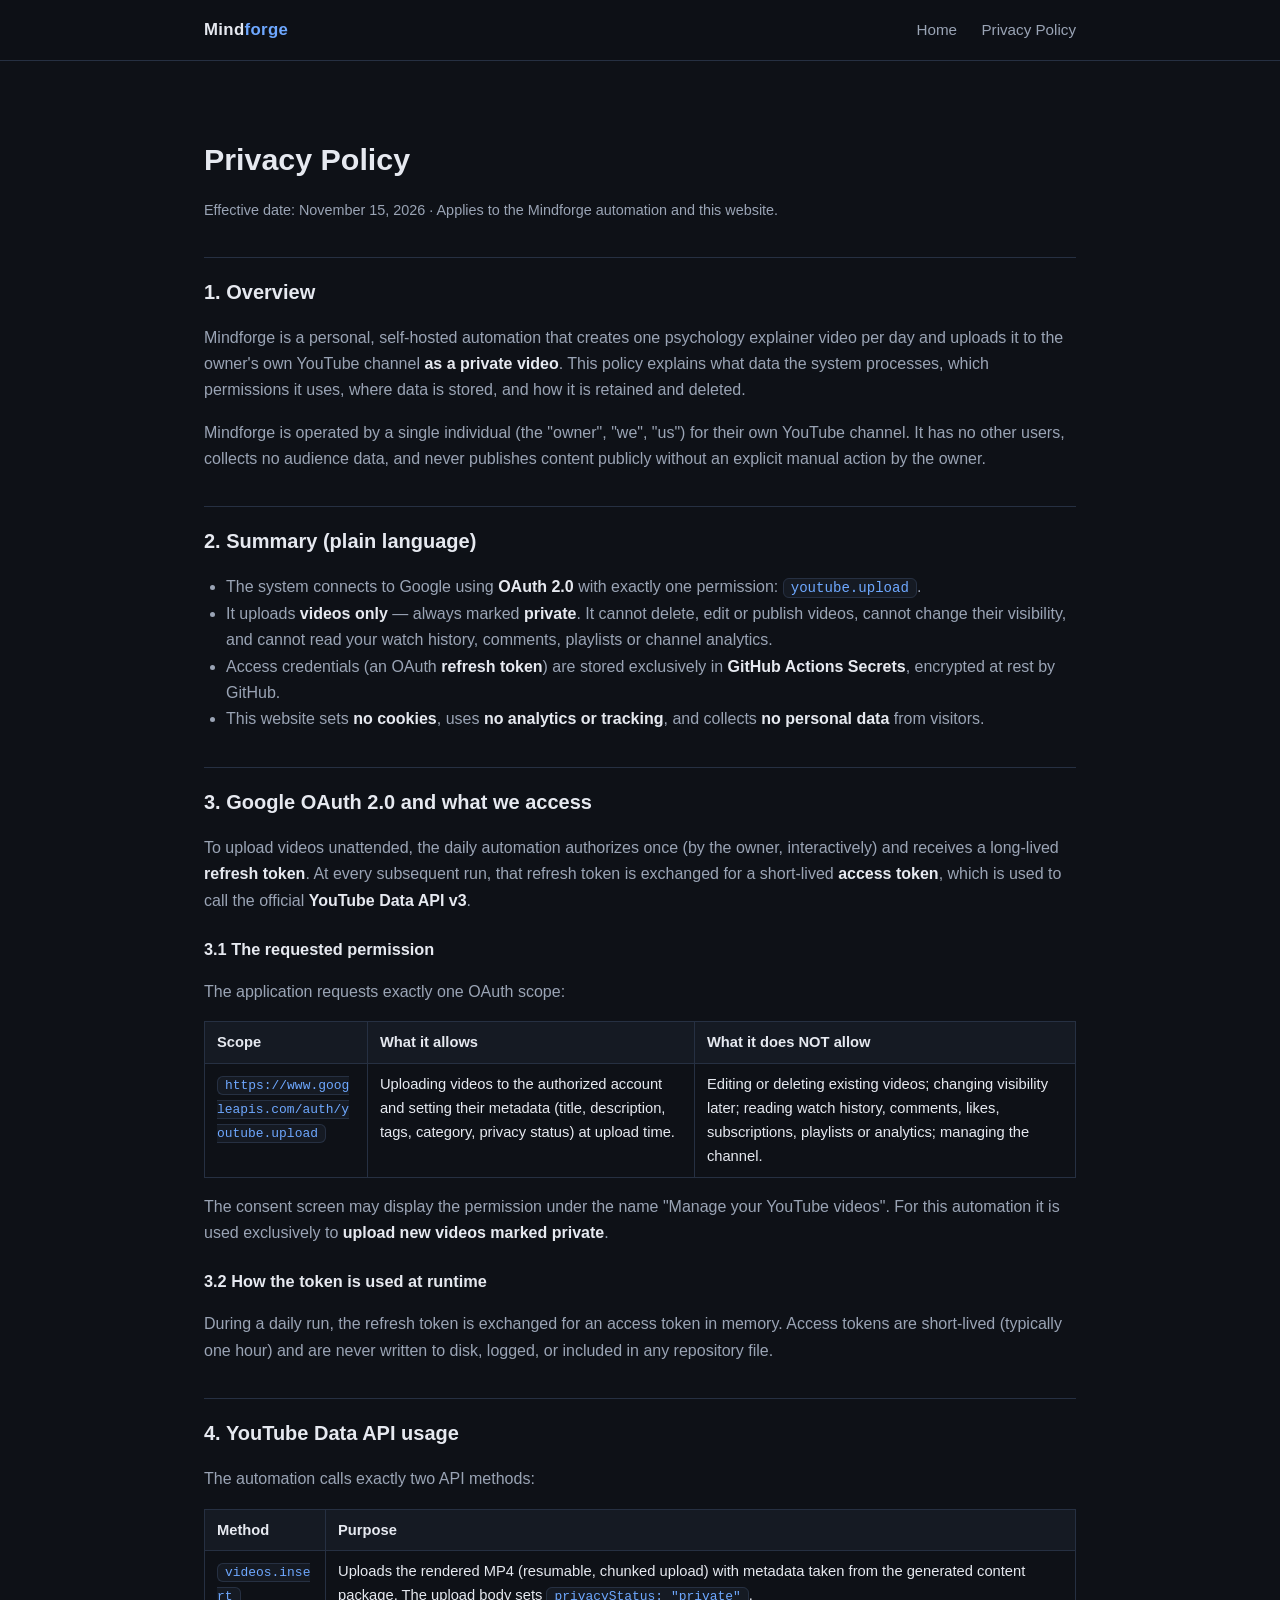
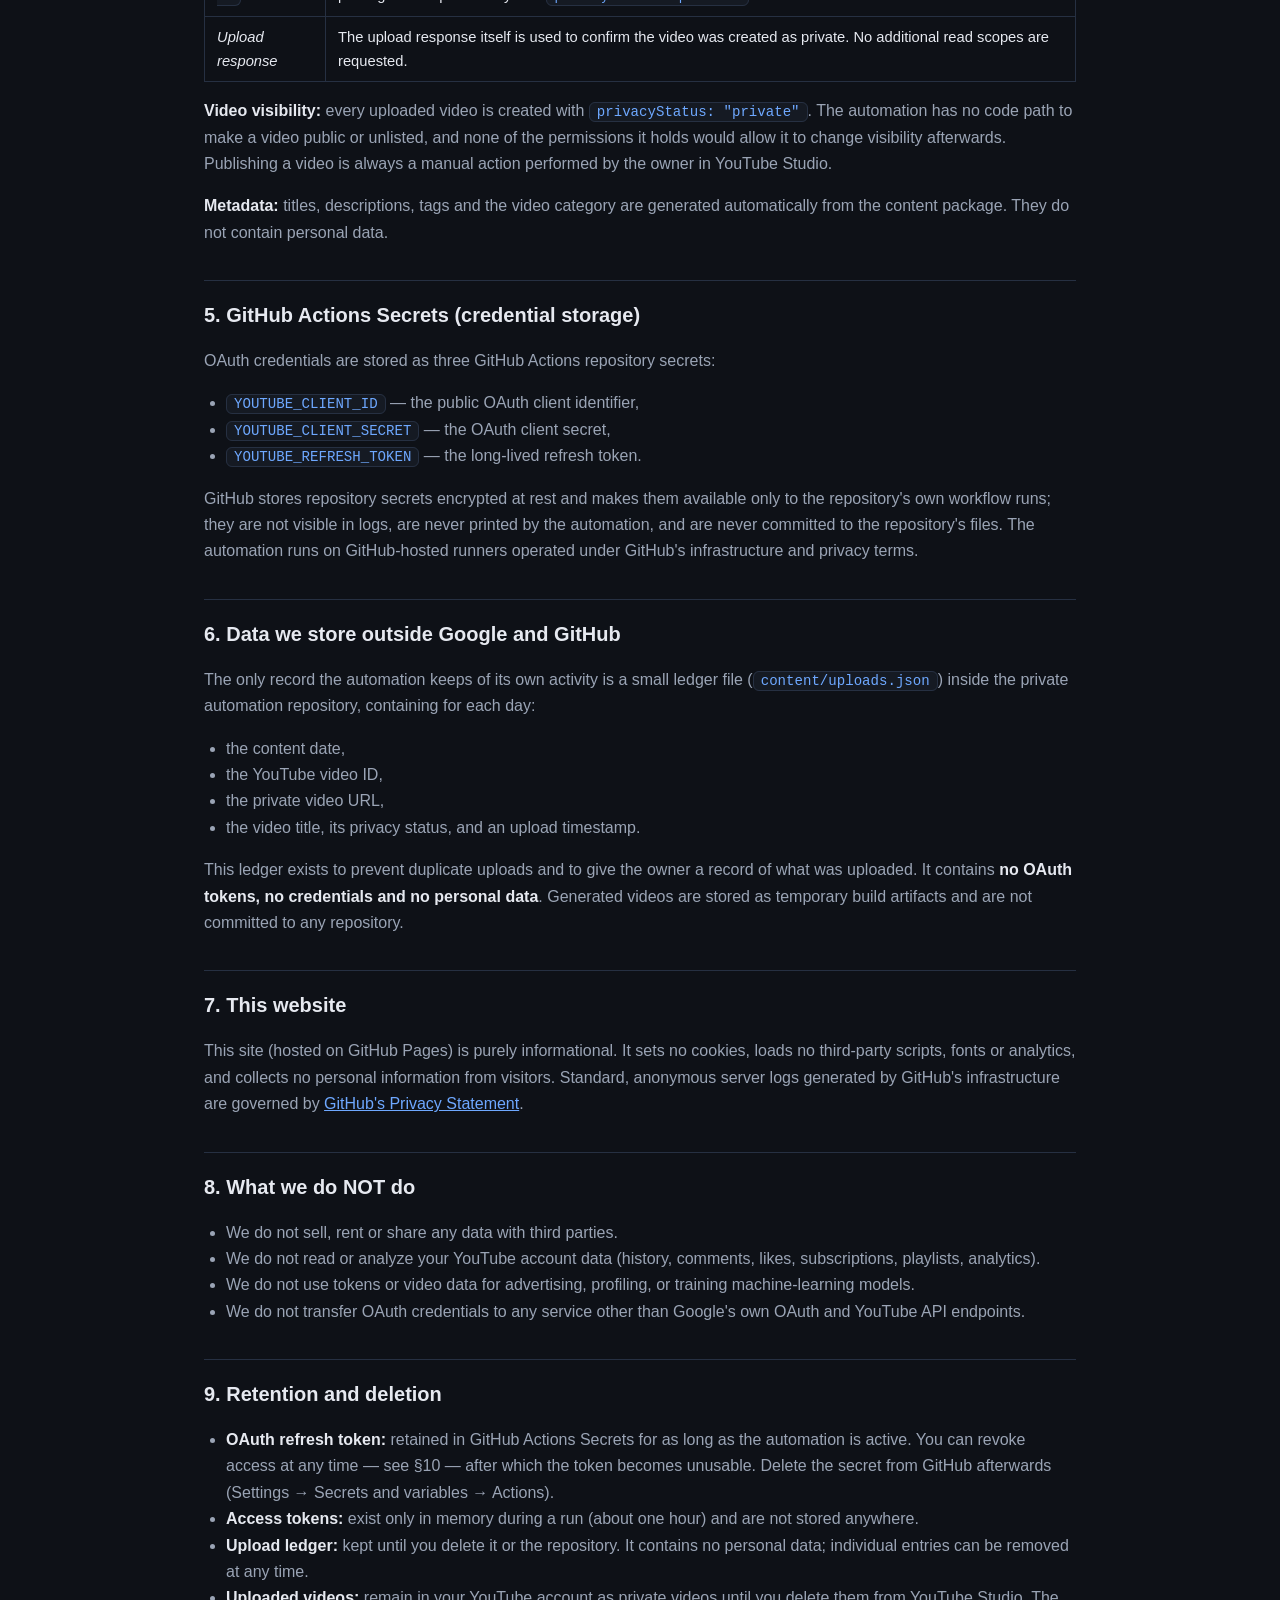
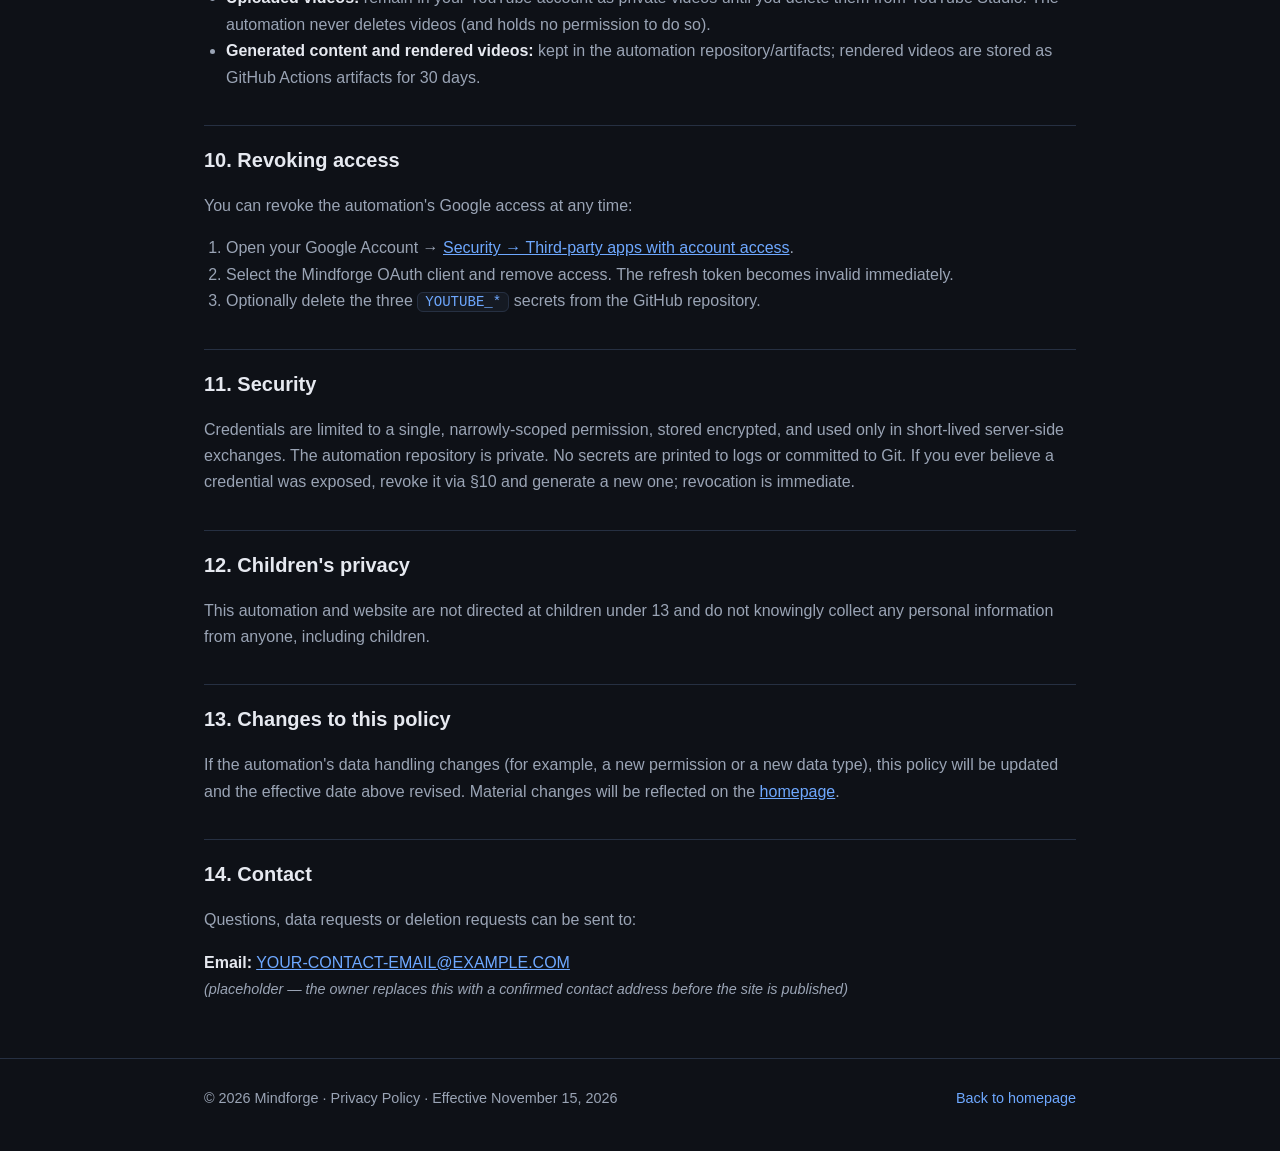
==== privacy.html @ 66a09aa5 "Mindforge public site: homepage + privacy policy for GitHub Pages" ====
<!DOCTYPE html>
<html lang="en">
<head>
  <meta charset="utf-8">
  <meta name="viewport" content="width=device-width, initial-scale=1">
  <title>Privacy Policy — Mindforge</title>
  <meta name="description" content="How the Mindforge automation uses Google OAuth, the YouTube Data API (youtube.upload scope), GitHub Actions Secrets, and how data is stored, retained and deleted.">
  <link rel="stylesheet" href="style.css">
</head>
<body>

<header class="site-header">
  <div class="wrap">
    <a class="brand" href="index.html">Mind<span>forge</span></a>
    <nav>
      <a href="index.html">Home</a>
      <a href="privacy.html">Privacy Policy</a>
    </nav>
  </div>
</header>

<main>
<section class="policy">
  <div class="wrap">
    <h1>Privacy Policy</h1>
    <p class="updated">Effective date: November 15, 2026 · Applies to the Mindforge automation and this website.</p>

    <h2>1. Overview</h2>
    <p>
      Mindforge is a personal, self-hosted automation that creates one
      psychology explainer video per day and uploads it to the owner's own
      YouTube channel <strong>as a private video</strong>. This policy explains
      what data the system processes, which permissions it uses, where data is
      stored, and how it is retained and deleted.
    </p>
    <p>
      Mindforge is operated by a single individual (the "owner", "we", "us")
      for their own YouTube channel. It has no other users, collects no
      audience data, and never publishes content publicly without an explicit
      manual action by the owner.
    </p>

    <h2>2. Summary (plain language)</h2>
    <ul>
      <li>The system connects to Google using <strong>OAuth 2.0</strong> with exactly one permission: <span class="code">youtube.upload</span>.</li>
      <li>It uploads <strong>videos only</strong> — always marked <strong>private</strong>. It cannot delete, edit or publish videos, cannot change their visibility, and cannot read your watch history, comments, playlists or channel analytics.</li>
      <li>Access credentials (an OAuth <strong>refresh token</strong>) are stored exclusively in <strong>GitHub Actions Secrets</strong>, encrypted at rest by GitHub.</li>
      <li>This website sets <strong>no cookies</strong>, uses <strong>no analytics or tracking</strong>, and collects <strong>no personal data</strong> from visitors.</li>
    </ul>

    <h2>3. Google OAuth 2.0 and what we access</h2>
    <p>
      To upload videos unattended, the daily automation authorizes once (by the
      owner, interactively) and receives a long-lived <strong>refresh
      token</strong>. At every subsequent run, that refresh token is exchanged
      for a short-lived <strong>access token</strong>, which is used to call the
      official <strong>YouTube Data API v3</strong>.
    </p>
    <h3>3.1 The requested permission</h3>
    <p>
      The application requests exactly one OAuth scope:
    </p>
    <table>
      <tr><th>Scope</th><th>What it allows</th><th>What it does NOT allow</th></tr>
      <tr>
        <td><span class="code">https://www.googleapis.com/auth/youtube.upload</span></td>
        <td>Uploading videos to the authorized account and setting their metadata (title, description, tags, category, privacy status) at upload time.</td>
        <td>Editing or deleting existing videos; changing visibility later; reading watch history, comments, likes, subscriptions, playlists or analytics; managing the channel.</td>
      </tr>
    </table>
    <p>
      The consent screen may display the permission under the name
      "Manage your YouTube videos". For this automation it is used exclusively
      to <strong>upload new videos marked private</strong>.
    </p>
    <h3>3.2 How the token is used at runtime</h3>
    <p>
      During a daily run, the refresh token is exchanged for an access token in
      memory. Access tokens are short-lived (typically one hour) and are never
      written to disk, logged, or included in any repository file.
    </p>

    <h2>4. YouTube Data API usage</h2>
    <p>The automation calls exactly two API methods:</p>
    <table>
      <tr><th>Method</th><th>Purpose</th></tr>
      <tr>
        <td><span class="code">videos.insert</span></td>
        <td>Uploads the rendered MP4 (resumable, chunked upload) with metadata taken from the generated content package. The upload body sets <span class="code">privacyStatus: "private"</span>.</td>
      </tr>
      <tr>
        <td><em>Upload response</em></td>
        <td>The upload response itself is used to confirm the video was created as private. No additional read scopes are requested.</td>
      </tr>
    </table>
    <p>
      <strong>Video visibility:</strong> every uploaded video is created with
      <span class="code">privacyStatus: "private"</span>. The automation has no
      code path to make a video public or unlisted, and none of the permissions
      it holds would allow it to change visibility afterwards. Publishing a
      video is always a manual action performed by the owner in YouTube Studio.
    </p>
    <p>
      <strong>Metadata:</strong> titles, descriptions, tags and the video
      category are generated automatically from the content package. They do
      not contain personal data.
    </p>

    <h2>5. GitHub Actions Secrets (credential storage)</h2>
    <p>
      OAuth credentials are stored as three GitHub Actions repository secrets:
    </p>
    <ul>
      <li><span class="code">YOUTUBE_CLIENT_ID</span> — the public OAuth client identifier,</li>
      <li><span class="code">YOUTUBE_CLIENT_SECRET</span> — the OAuth client secret,</li>
      <li><span class="code">YOUTUBE_REFRESH_TOKEN</span> — the long-lived refresh token.</li>
    </ul>
    <p>
      GitHub stores repository secrets encrypted at rest and makes them
      available only to the repository's own workflow runs; they are not
      visible in logs, are never printed by the automation, and are never
      committed to the repository's files. The automation runs on GitHub-hosted
      runners operated under GitHub's infrastructure and privacy terms.
    </p>

    <h2>6. Data we store outside Google and GitHub</h2>
    <p>
      The only record the automation keeps of its own activity is a small
      ledger file (<span class="code">content/uploads.json</span>) inside the
      private automation repository, containing for each day:
    </p>
    <ul>
      <li>the content date,</li>
      <li>the YouTube video ID,</li>
      <li>the private video URL,</li>
      <li>the video title, its privacy status, and an upload timestamp.</li>
    </ul>
    <p>
      This ledger exists to prevent duplicate uploads and to give the owner a
      record of what was uploaded. It contains <strong>no OAuth tokens, no
      credentials and no personal data</strong>. Generated videos are stored as
      temporary build artifacts and are not committed to any repository.
    </p>

    <h2>7. This website</h2>
    <p>
      This site (hosted on GitHub Pages) is purely informational. It sets no
      cookies, loads no third-party scripts, fonts or analytics, and collects
      no personal information from visitors. Standard, anonymous server logs
      generated by GitHub's infrastructure are governed by
      <a href="https://docs.github.com/en/site-policy/privacy-policies/github-privacy-statement" style="color: var(--accent);">GitHub's Privacy Statement</a>.
    </p>

    <h2>8. What we do NOT do</h2>
    <ul>
      <li>We do not sell, rent or share any data with third parties.</li>
      <li>We do not read or analyze your YouTube account data (history, comments, likes, subscriptions, playlists, analytics).</li>
      <li>We do not use tokens or video data for advertising, profiling, or training machine-learning models.</li>
      <li>We do not transfer OAuth credentials to any service other than Google's own OAuth and YouTube API endpoints.</li>
    </ul>

    <h2>9. Retention and deletion</h2>
    <ul>
      <li><strong>OAuth refresh token:</strong> retained in GitHub Actions Secrets for as long as the automation is active. You can revoke access at any time — see §10 — after which the token becomes unusable. Delete the secret from GitHub afterwards (Settings → Secrets and variables → Actions).</li>
      <li><strong>Access tokens:</strong> exist only in memory during a run (about one hour) and are not stored anywhere.</li>
      <li><strong>Upload ledger:</strong> kept until you delete it or the repository. It contains no personal data; individual entries can be removed at any time.</li>
      <li><strong>Uploaded videos:</strong> remain in your YouTube account as private videos until you delete them from YouTube Studio. The automation never deletes videos (and holds no permission to do so).</li>
      <li><strong>Generated content and rendered videos:</strong> kept in the automation repository/artifacts; rendered videos are stored as GitHub Actions artifacts for 30 days.</li>
    </ul>

    <h2>10. Revoking access</h2>
    <p>
      You can revoke the automation's Google access at any time:
    </p>
    <ol>
      <li>Open your Google Account → <a href="https://myaccount.google.com/permissions" style="color: var(--accent);">Security → Third-party apps with account access</a>.</li>
      <li>Select the Mindforge OAuth client and remove access. The refresh token becomes invalid immediately.</li>
      <li>Optionally delete the three <span class="code">YOUTUBE_*</span> secrets from the GitHub repository.</li>
    </ol>

    <h2>11. Security</h2>
    <p>
      Credentials are limited to a single, narrowly-scoped permission, stored
      encrypted, and used only in short-lived server-side exchanges. The
      automation repository is private. No secrets are printed to logs or
      committed to Git. If you ever believe a credential was exposed, revoke it
      via §10 and generate a new one; revocation is immediate.
    </p>

    <h2>12. Children's privacy</h2>
    <p>
      This automation and website are not directed at children under 13 and do
      not knowingly collect any personal information from anyone, including
      children.
    </p>

    <h2>13. Changes to this policy</h2>
    <p>
      If the automation's data handling changes (for example, a new permission
      or a new data type), this policy will be updated and the effective date
      above revised. Material changes will be reflected on the
      <a href="index.html" style="color: var(--accent);">homepage</a>.
    </p>

    <h2>14. Contact</h2>
    <p>
      Questions, data requests or deletion requests can be sent to:
    </p>
    <p>
      <strong>Email:</strong> <a href="mailto:YOUR-CONTACT-EMAIL@EXAMPLE.COM" style="color: var(--accent);">YOUR-CONTACT-EMAIL@EXAMPLE.COM</a>
      <br><em style="color: var(--muted); font-size: 0.9em;">(placeholder — the owner replaces this with a confirmed contact address before the site is published)</em>
    </p>
  </div>
</section>
</main>

<footer class="site-footer">
  <div class="wrap">
    <div>© 2026 Mindforge · Privacy Policy · Effective November 15, 2026</div>
    <div><a href="index.html">Back to homepage</a></div>
  </div>
</footer>

</body>
</html>
---- style.css ----
/* Mindforge site — single lightweight stylesheet, no external assets. */
:root {
  --bg: #0e1117;
  --bg-soft: #151a23;
  --card: #1a2130;
  --text: #e6e9f0;
  --muted: #9aa4b5;
  --accent: #6ea8ff;
  --accent-2: #9d8cff;
  --border: #263042;
  --ok: #4ade80;
}

* { box-sizing: border-box; }

html { scroll-behavior: smooth; }

body {
  margin: 0;
  font-family: -apple-system, BlinkMacSystemFont, "Segoe UI", Roboto, "Inter",
    "Helvetica Neue", Arial, sans-serif;
  background: var(--bg);
  color: var(--text);
  line-height: 1.65;
  -webkit-font-smoothing: antialiased;
}

.wrap { max-width: 920px; margin: 0 auto; padding: 0 24px; }

/* Header / nav */
.site-header {
  border-bottom: 1px solid var(--border);
  background: rgba(14, 17, 23, 0.92);
  position: sticky;
  top: 0;
  backdrop-filter: blur(8px);
  z-index: 10;
}
.site-header .wrap {
  display: flex;
  align-items: center;
  justify-content: space-between;
  min-height: 60px;
}
.brand {
  font-weight: 700;
  font-size: 1.05rem;
  color: var(--text);
  text-decoration: none;
  letter-spacing: 0.02em;
}
.brand span { color: var(--accent); }
nav a {
  color: var(--muted);
  text-decoration: none;
  margin-left: 20px;
  font-size: 0.95rem;
}
nav a:hover { color: var(--text); }

/* Hero */
.hero { padding: 72px 0 56px; text-align: center; }
.hero h1 {
  font-size: clamp(1.9rem, 4.5vw, 3rem);
  margin: 0 0 18px;
  line-height: 1.2;
}
.hero h1 em {
  font-style: normal;
  background: linear-gradient(90deg, var(--accent), var(--accent-2));
  -webkit-background-clip: text;
  background-clip: text;
  color: transparent;
}
.hero p.lead {
  color: var(--muted);
  font-size: 1.12rem;
  max-width: 640px;
  margin: 0 auto 30px;
}
.badge-row {
  display: flex;
  gap: 10px;
  justify-content: center;
  flex-wrap: wrap;
  margin-bottom: 8px;
}
.badge {
  font-size: 0.8rem;
  color: var(--muted);
  border: 1px solid var(--border);
  border-radius: 999px;
  padding: 4px 12px;
  background: var(--bg-soft);
}
.badge b { color: var(--ok); font-weight: 600; }

/* Buttons */
.btn {
  display: inline-block;
  padding: 10px 22px;
  border-radius: 10px;
  text-decoration: none;
  font-weight: 600;
  font-size: 0.95rem;
  border: 1px solid var(--border);
  transition: transform 0.12s ease, border-color 0.12s ease;
}
.btn:hover { transform: translateY(-1px); border-color: var(--accent); }
.btn-primary {
  background: linear-gradient(90deg, var(--accent), var(--accent-2));
  color: #0b0e14;
  border: none;
}

/* Sections */
section { padding: 48px 0; }
h2 { font-size: 1.55rem; margin: 0 0 10px; }
.section-sub { color: var(--muted); margin: 0 0 28px; }

.grid {
  display: grid;
  grid-template-columns: repeat(auto-fit, minmax(240px, 1fr));
  gap: 16px;
}
.card {
  background: var(--card);
  border: 1px solid var(--border);
  border-radius: 14px;
  padding: 22px;
}
.card h3 { margin: 0 0 8px; font-size: 1.05rem; }
.card .step {
  display: inline-block;
  font-size: 0.75rem;
  color: var(--accent);
  border: 1px solid var(--border);
  border-radius: 6px;
  padding: 1px 8px;
  margin-bottom: 10px;
}
.card p { color: var(--muted); font-size: 0.95rem; margin: 0; }

.points { margin: 0; padding-left: 20px; }
.points li { margin-bottom: 10px; color: var(--muted); }
.points li b { color: var(--text); }

.notice {
  background: var(--bg-soft);
  border: 1px solid var(--border);
  border-left: 3px solid var(--accent);
  border-radius: 10px;
  padding: 16px 20px;
  color: var(--muted);
  font-size: 0.95rem;
}

/* Footer */
.site-footer {
  border-top: 1px solid var(--border);
  padding: 28px 0 40px;
  color: var(--muted);
  font-size: 0.9rem;
}
.site-footer .wrap {
  display: flex;
  gap: 18px;
  flex-wrap: wrap;
  justify-content: space-between;
}
.site-footer a { color: var(--accent); text-decoration: none; }
.site-footer a:hover { text-decoration: underline; }

/* Policy page */
.policy { padding-bottom: 40px; }
.policy h1 { font-size: 1.9rem; margin-bottom: 6px; }
.policy .updated { color: var(--muted); font-size: 0.9rem; margin-bottom: 30px; }
.policy h2 {
  font-size: 1.25rem;
  margin-top: 34px;
  padding-top: 18px;
  border-top: 1px solid var(--border);
}
.policy h3 { font-size: 1.02rem; margin: 22px 0 6px; }
.policy p, .policy li { color: var(--muted); }
.policy strong { color: var(--text); }
.policy ul, .policy ol { padding-left: 22px; }
.policy table {
  width: 100%;
  border-collapse: collapse;
  margin: 14px 0;
  font-size: 0.92rem;
}
.policy th, .policy td {
  border: 1px solid var(--border);
  padding: 8px 12px;
  text-align: left;
  vertical-align: top;
}
.policy th { background: var(--bg-soft); color: var(--text); }
.code {
  font-family: ui-monospace, SFMono-Regular, Menlo, Consolas, monospace;
  font-size: 0.88em;
  background: var(--bg-soft);
  border: 1px solid var(--border);
  border-radius: 6px;
  padding: 1px 7px;
  color: var(--accent);
  word-break: break-all;
}
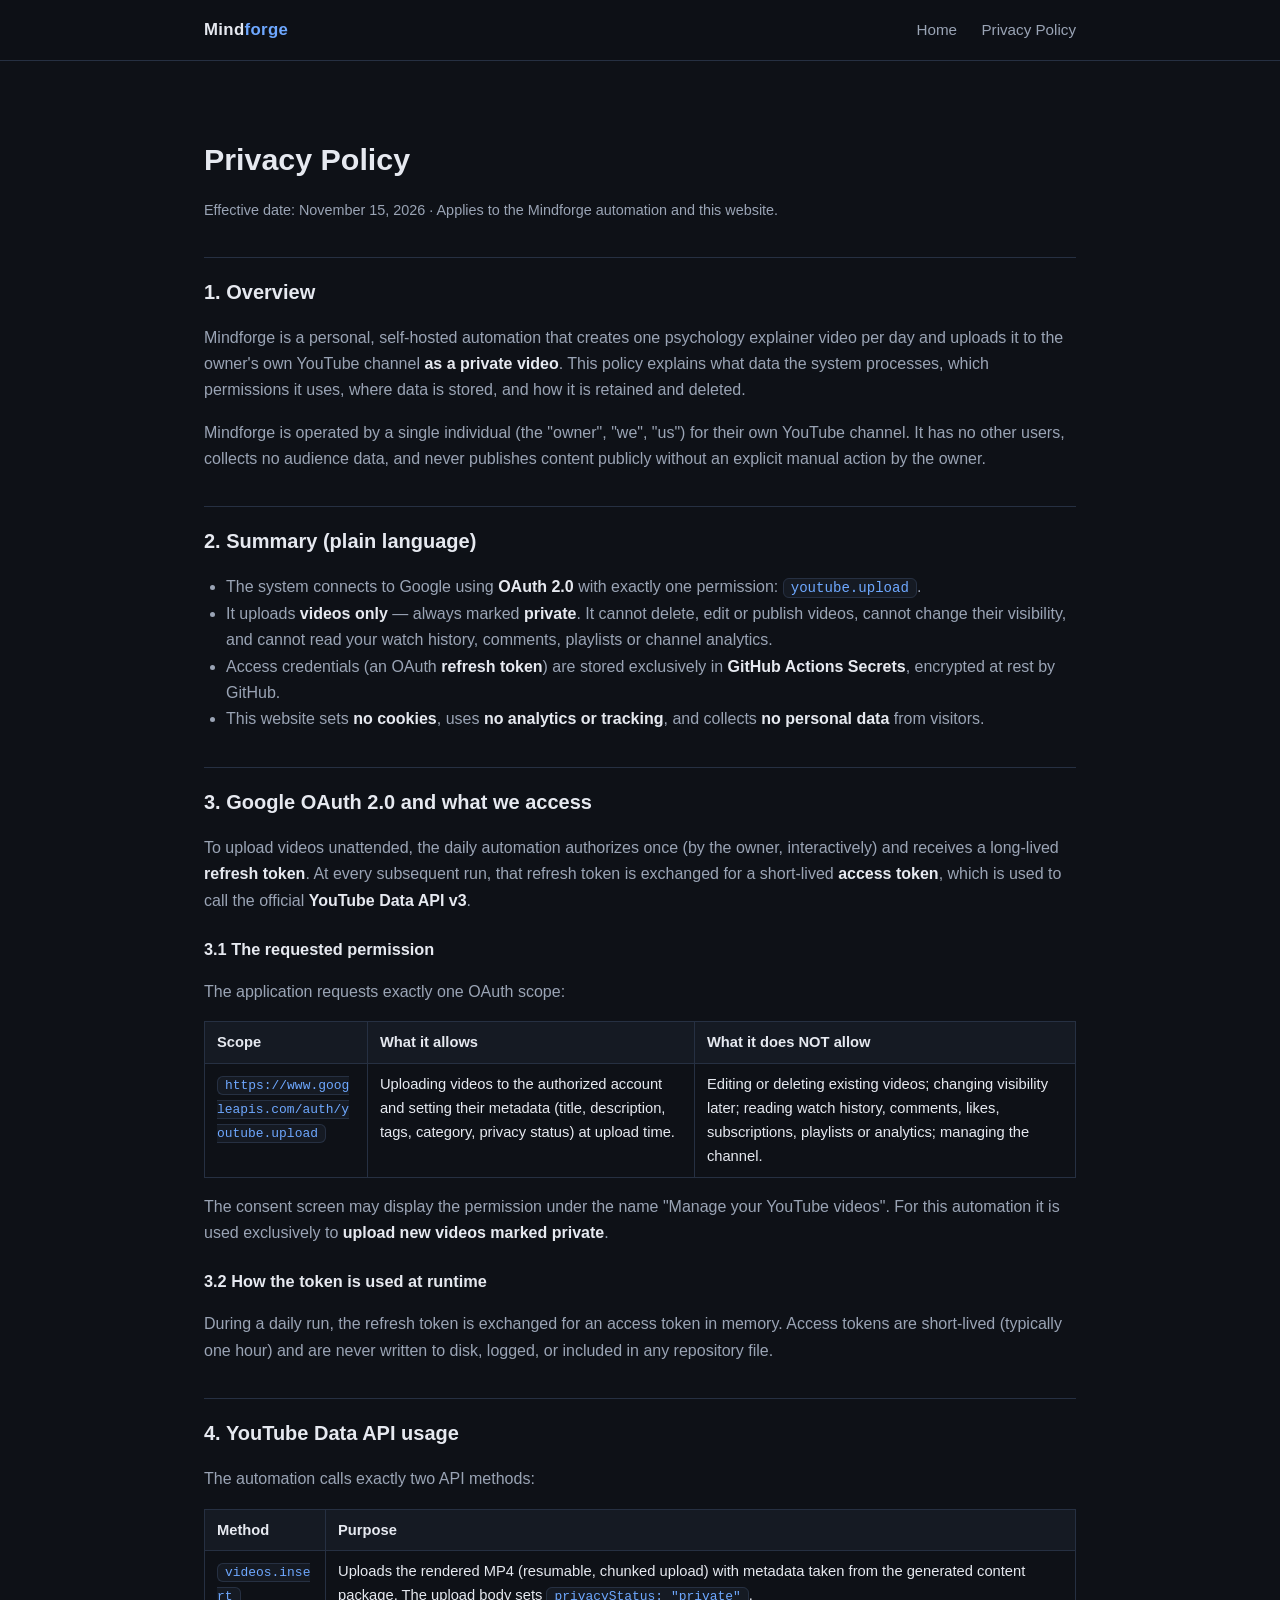
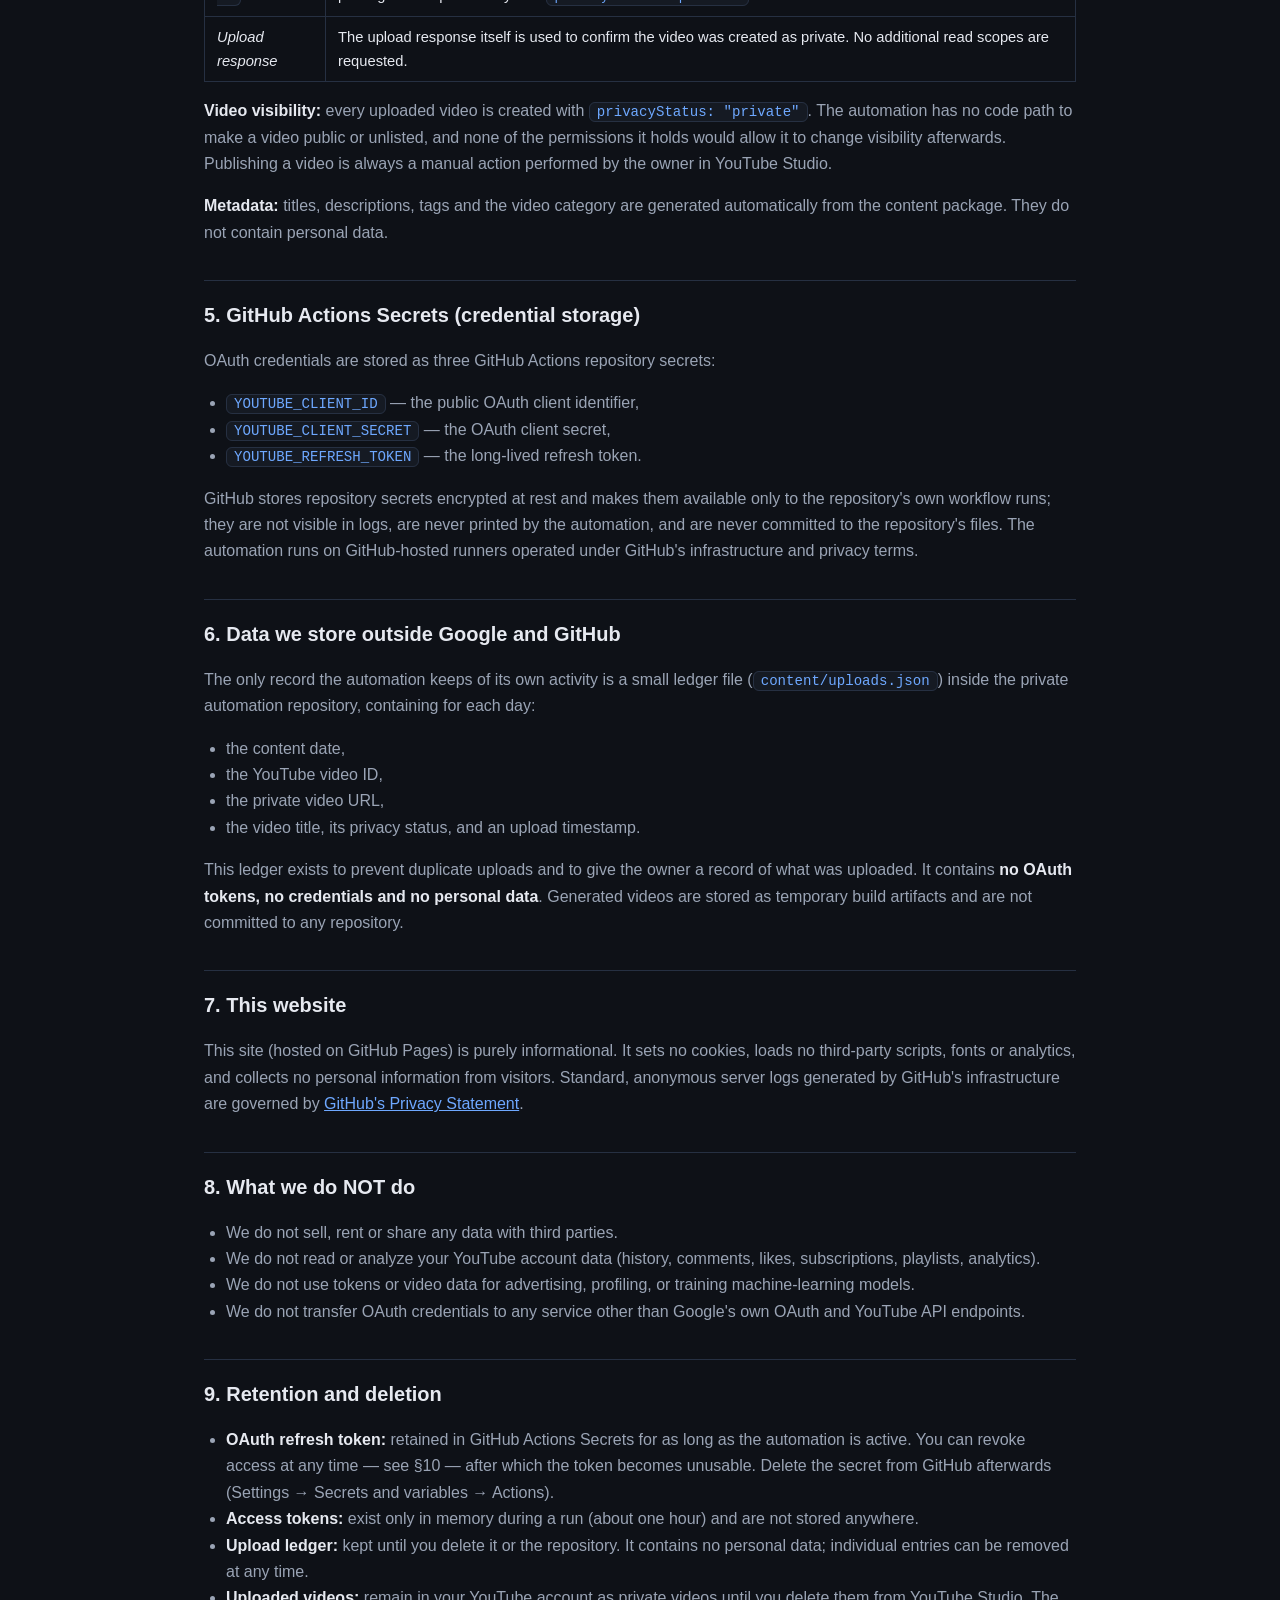
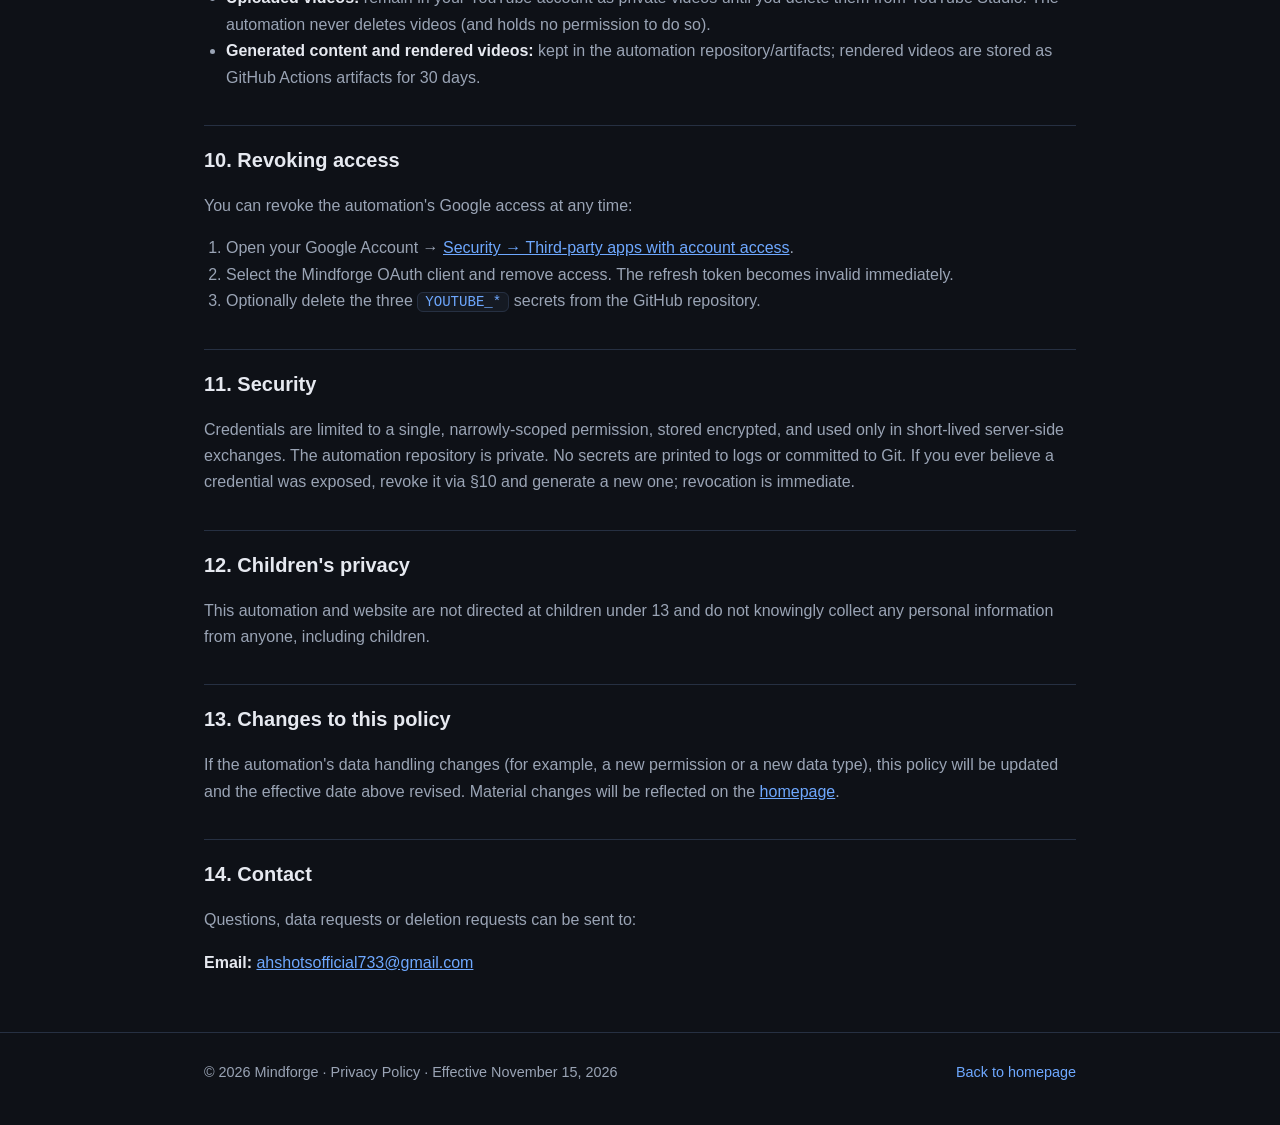
==== commit 4f18fef6: "Set confirmed contact email" ====
--- a/privacy.html
+++ b/privacy.html
@@ -207,8 +207,7 @@
       Questions, data requests or deletion requests can be sent to:
     </p>
     <p>
-      <strong>Email:</strong> <a href="mailto:YOUR-CONTACT-EMAIL@EXAMPLE.COM" style="color: var(--accent);">YOUR-CONTACT-EMAIL@EXAMPLE.COM</a>
-      <br><em style="color: var(--muted); font-size: 0.9em;">(placeholder — the owner replaces this with a confirmed contact address before the site is published)</em>
+      <strong>Email:</strong> <a href="mailto:ahshotsofficial733@gmail.com" style="color: var(--accent);">ahshotsofficial733@gmail.com</a>
     </p>
   </div>
 </section>
